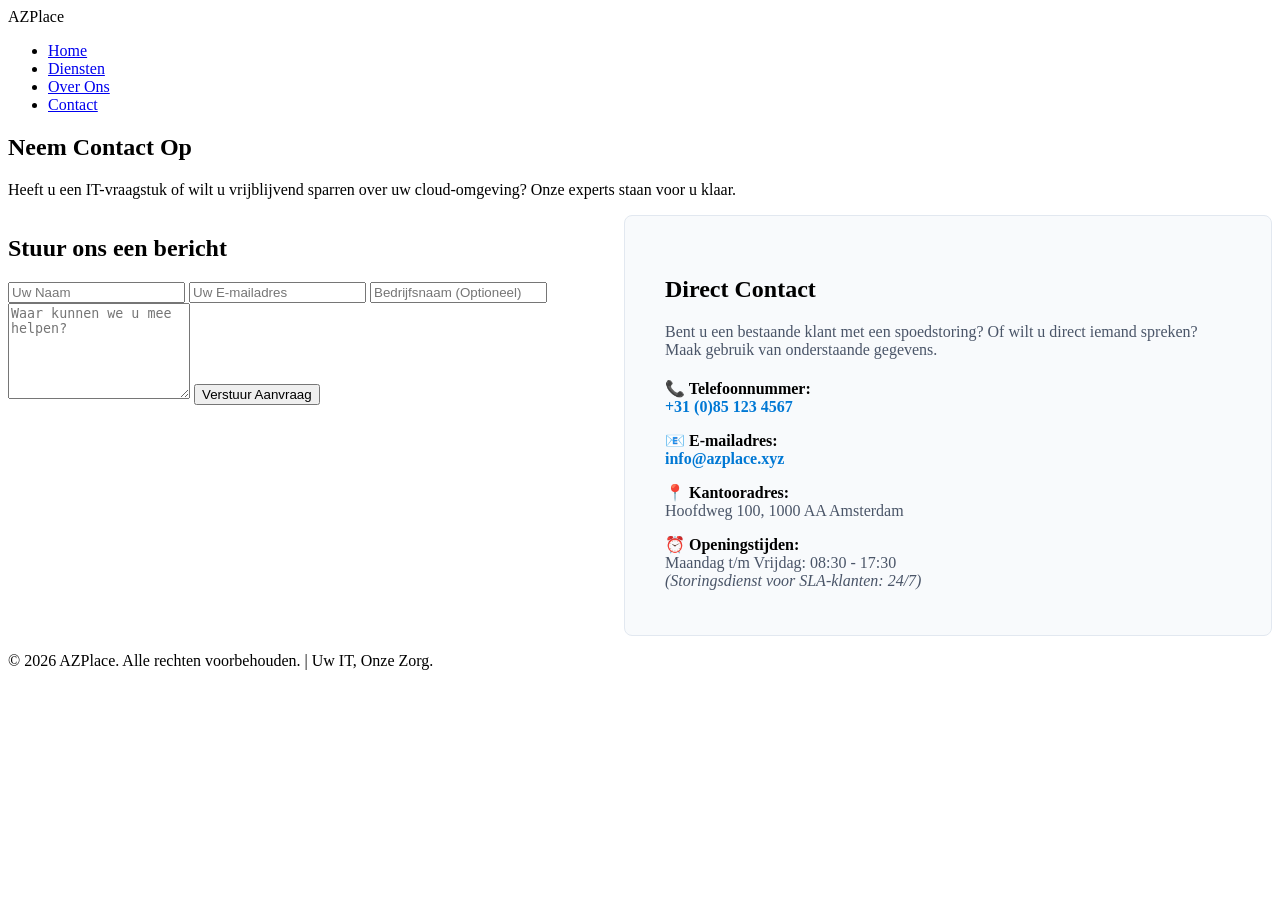
==== .github/workflows/contact.html @ b1790f8a "Add files via upload" ====
<!DOCTYPE html>
<html lang="nl">
<head>
    <meta charset="UTF-8">
    <meta name="viewport" content="width=device-width, initial-scale=1.0">
    <title>Contact | AZPlace IT-Diensten</title>
    <link rel="stylesheet" href="css/styles.css">
</head>
<body>
    <header>
        <div class="container">
            <div class="logo">AZ<span>Place</span></div>
            <nav>
                <ul>
                    <li><a href="index.html">Home</a></li>
                    <li><a href="diensten.html">Diensten</a></li>
                    <li><a href="over-ons.html">Over Ons</a></li>
                    <li><a href="contact.html" class="active">Contact</a></li>
                </ul>
            </nav>
        </div>
    </header>

    <section class="hero">
        <div class="container">
            <h1>Neem Contact Op</h1>
            <p>Heeft u een IT-vraagstuk of wilt u vrijblijvend sparren over uw cloud-omgeving? Onze experts staan voor u klaar.</p>
        </div>
    </section>

    <section class="contact">
        <div class="container" style="display: flex; gap: 50px; align-items: flex-start;">
            
            <div style="flex: 1;">
                <h2 style="text-align: left; margin-bottom: 20px;">Stuur ons een bericht</h2>
                <form onsubmit="event.preventDefault(); alert('Bedankt! Uw bericht is ontvangen. AZPlace neemt binnen 24 uur contact met u op.');" style="max-width: 100%; margin: 0;">
                    <input type="text" placeholder="Uw Naam" required>
                    <input type="email" placeholder="Uw E-mailadres" required>
                    <input type="text" placeholder="Bedrijfsnaam (Optioneel)">
                    <textarea placeholder="Waar kunnen we u mee helpen?" rows="6" required></textarea>
                    <button type="submit" class="btn">Verstuur Aanvraag</button>
                </form>
            </div>

            <div style="flex: 1; background-color: #f8fafc; padding: 40px; border-radius: 8px; border: 1px solid #e2e8f0;">
                <h2 style="text-align: left; margin-bottom: 20px; font-size: 24px;">Direct Contact</h2>
                <p style="text-align: left; margin-bottom: 20px; color: #4a5568;">Bent u een bestaande klant met een spoedstoring? Of wilt u direct iemand spreken? Maak gebruik van onderstaande gegevens.</p>
                
                <div style="margin-bottom: 15px; text-align: left;">
                    <strong>📞 Telefoonnummer:</strong> <br>
                    <span style="color: #0078d4; font-weight: 600;">+31 (0)85 123 4567</span>
                </div>

                <div style="margin-bottom: 15px; text-align: left;">
                    <strong>📧 E-mailadres:</strong> <br>
                    <span style="color: #0078d4; font-weight: 600;">info@azplace.xyz</span>
                </div>

                <div style="margin-bottom: 15px; text-align: left;">
                    <strong>📍 Kantooradres:</strong> <br>
                    <span style="color: #4a5568;">Hoofdweg 100, 1000 AA Amsterdam</span>
                </div>

                <div style="margin-bottom: 5px; text-align: left;">
                    <strong>⏰ Openingstijden:</strong> <br>
                    <span style="color: #4a5568;">Maandag t/m Vrijdag: 08:30 - 17:30 <br> <em>(Storingsdienst voor SLA-klanten: 24/7)</em></span>
                </div>
            </div>

        </div>
    </section>

    <footer>
        <div class="container">
            <p>&copy; 2026 AZPlace. Alle rechten voorbehouden. | Uw IT, Onze Zorg.</p>
        </div>
    </footer>
</body>
</html>
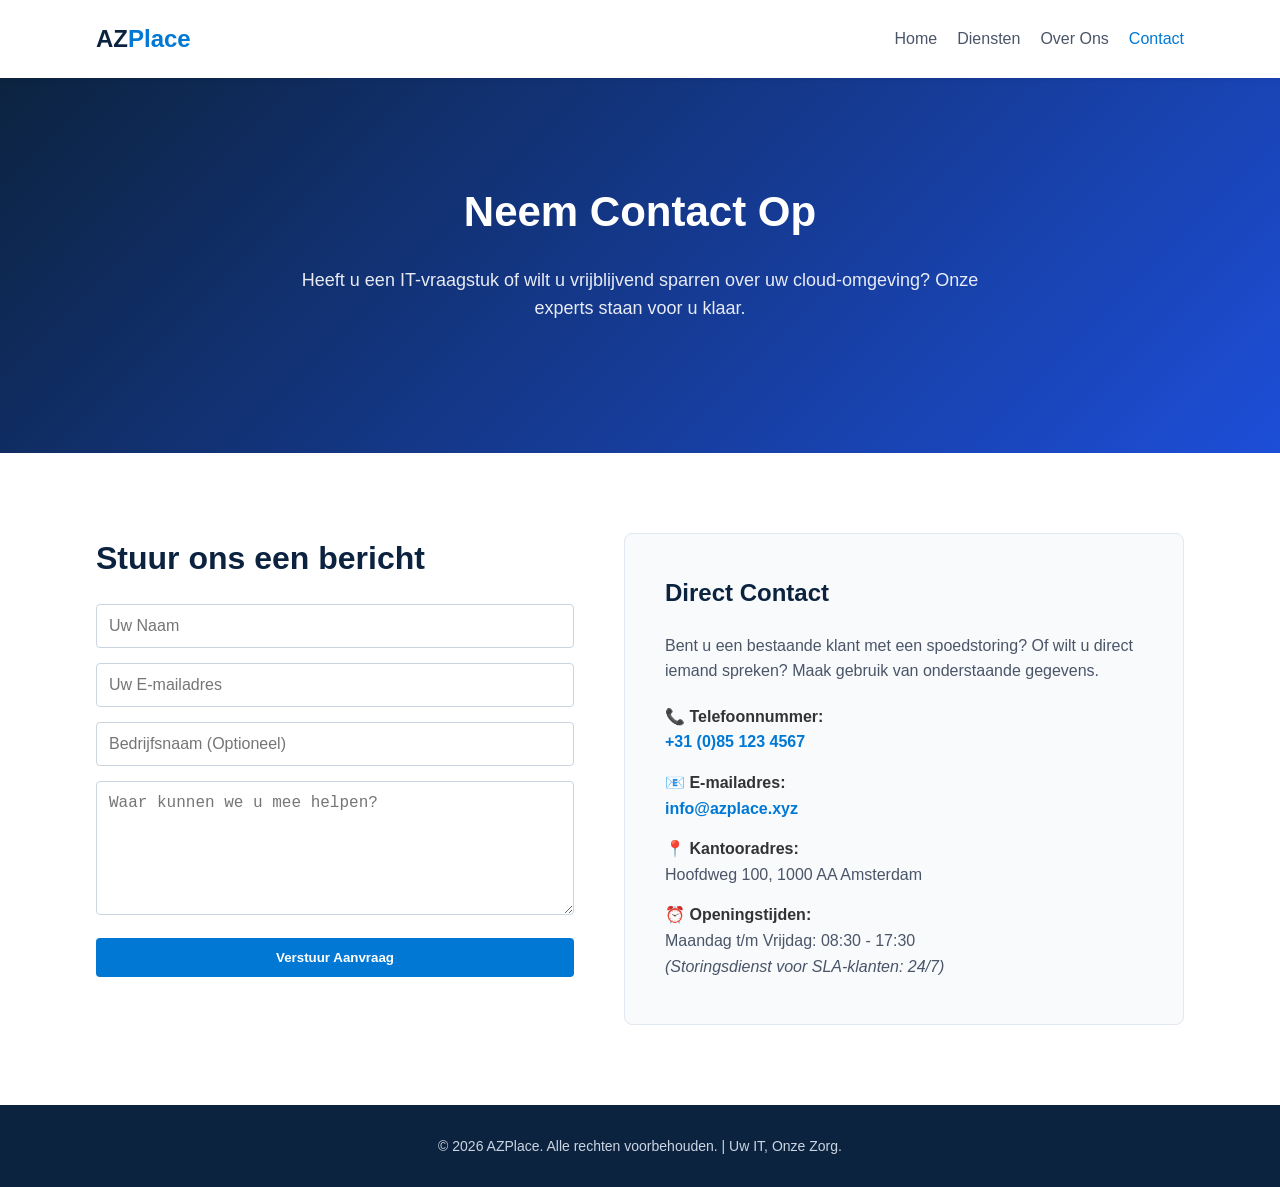
==== commit 9a53f387: "Update contact.html" ====
--- a/.github/workflows/contact.html
+++ b/.github/workflows/contact.html
@@ -4,7 +4,7 @@
     <meta charset="UTF-8">
     <meta name="viewport" content="width=device-width, initial-scale=1.0">
     <title>Contact | AZPlace IT-Diensten</title>
-    <link rel="stylesheet" href="css/styles.css">
+    <link rel="stylesheet" href="styles.css">
 </head>
 <body>
     <header>
--- a/.github/workflows/styles.css
+++ b/.github/workflows/styles.css
@@ -0,0 +1,215 @@
+/* Algemene Stijlen */
+* {
+    box-sizing: border-box;
+    margin: 0;
+    padding: 0;
+}
+
+body {
+    font-family: 'Segoe UI', Tahoma, Geneva, Verdana, sans-serif;
+    line-height: 1.6;
+    color: #333333;
+    background-color: #fafbfc;
+}
+
+.container {
+    width: 85%;
+    max-width: 1200px;
+    margin: 0 auto;
+}
+
+/* Navigatiebalk */
+header {
+    background-color: #ffffff;
+    box-shadow: 0 2px 4px rgba(0, 0, 0, 0.05);
+    position: sticky;
+    top: 0;
+    z-index: 100;
+    padding: 20px 0;
+}
+
+header .container {
+    display: flex;
+    justify-content: space-between;
+    align-items: center;
+}
+
+.logo {
+    font-size: 24px;
+    font-weight: 700;
+    color: #0c2340;
+}
+
+.logo span {
+    color: #0078d4;
+}
+
+nav ul {
+    display: flex;
+    list-style: none;
+}
+
+nav ul li {
+    margin-left: 20px;
+}
+
+nav ul li a {
+    text-decoration: none;
+    color: #4a5568;
+    font-weight: 500;
+    transition: color 0.3s;
+}
+
+nav ul li a:hover, nav ul li a.active {
+    color: #0078d4;
+}
+
+/* Hero Sectie */
+.hero {
+    background: linear-gradient(135deg, #0c2340 0%, #1d4ed8 100%);
+    color: #ffffff;
+    padding: 100px 0;
+    text-align: center;
+}
+
+.hero h1 {
+    font-size: 42px;
+    margin-bottom: 20px;
+    font-weight: 700;
+}
+
+.hero p {
+    font-size: 18px;
+    margin-bottom: 30px;
+    max-width: 700px;
+    margin-left: auto;
+    margin-right: auto;
+    opacity: 0.9;
+}
+
+.btn {
+    display: inline-block;
+    background-color: #0078d4;
+    color: #ffffff;
+    padding: 12px 30px;
+    text-decoration: none;
+    border-radius: 4px;
+    font-weight: 600;
+    transition: background-color 0.3s;
+    border: none;
+    cursor: pointer;
+}
+
+.btn:hover {
+    background-color: #005a9e;
+}
+
+/* Diensten Sectie */
+.services {
+    padding: 80px 0;
+    background-color: #ffffff;
+}
+
+.services h2 {
+    text-align: center;
+    font-size: 32px;
+    color: #0c2340;
+    margin-bottom: 40px;
+}
+
+.services-grid {
+    display: flex;
+    justify-content: space-between;
+    gap: 20px;
+}
+
+.service-card {
+    flex: 1;
+    background-color: #f8fafc;
+    padding: 30px;
+    border-radius: 8px;
+    border: 1px solid #e2e8f0;
+    transition: transform 0.3s, box-shadow 0.3s;
+}
+
+.service-card:hover {
+    transform: translateY(-5px);
+    box-shadow: 0 10px 20px rgba(0, 0, 0, 0.05);
+}
+
+.service-card h3 {
+    color: #0078d4;
+    margin-bottom: 15px;
+    font-size: 20px;
+}
+
+/* Over Ons */
+.about {
+    padding: 80px 0;
+    background-color: #f1f5f9;
+    text-align: center;
+}
+
+.about h2 {
+    font-size: 32px;
+    color: #0c2340;
+    margin-bottom: 20px;
+}
+
+.about p {
+    max-width: 800px;
+    margin: 0 auto;
+    font-size: 16px;
+    color: #4a5568;
+}
+
+/* Contact Sectie */
+.contact {
+    padding: 80px 0;
+    background-color: #ffffff;
+}
+
+.contact h2 {
+    text-align: center;
+    font-size: 32px;
+    color: #0c2340;
+    margin-bottom: 10px;
+}
+
+.contact p {
+    text-align: center;
+    color: #64748b;
+    margin-bottom: 40px;
+}
+
+form {
+    max-width: 600px;
+    margin: 0 auto;
+}
+
+form input, form textarea {
+    width: 100%;
+    padding: 12px;
+    margin-bottom: 15px;
+    border: 1px solid #cbd5e1;
+    border-radius: 4px;
+    font-size: 16px;
+}
+
+form input:focus, form textarea:focus {
+    outline: none;
+    border-color: #0078d4;
+}
+
+form button {
+    width: 100%;
+}
+
+/* Footer */
+footer {
+    background-color: #0c2340;
+    color: #cbd5e1;
+    padding: 30px 0;
+    text-align: center;
+    font-size: 14px;
+}
